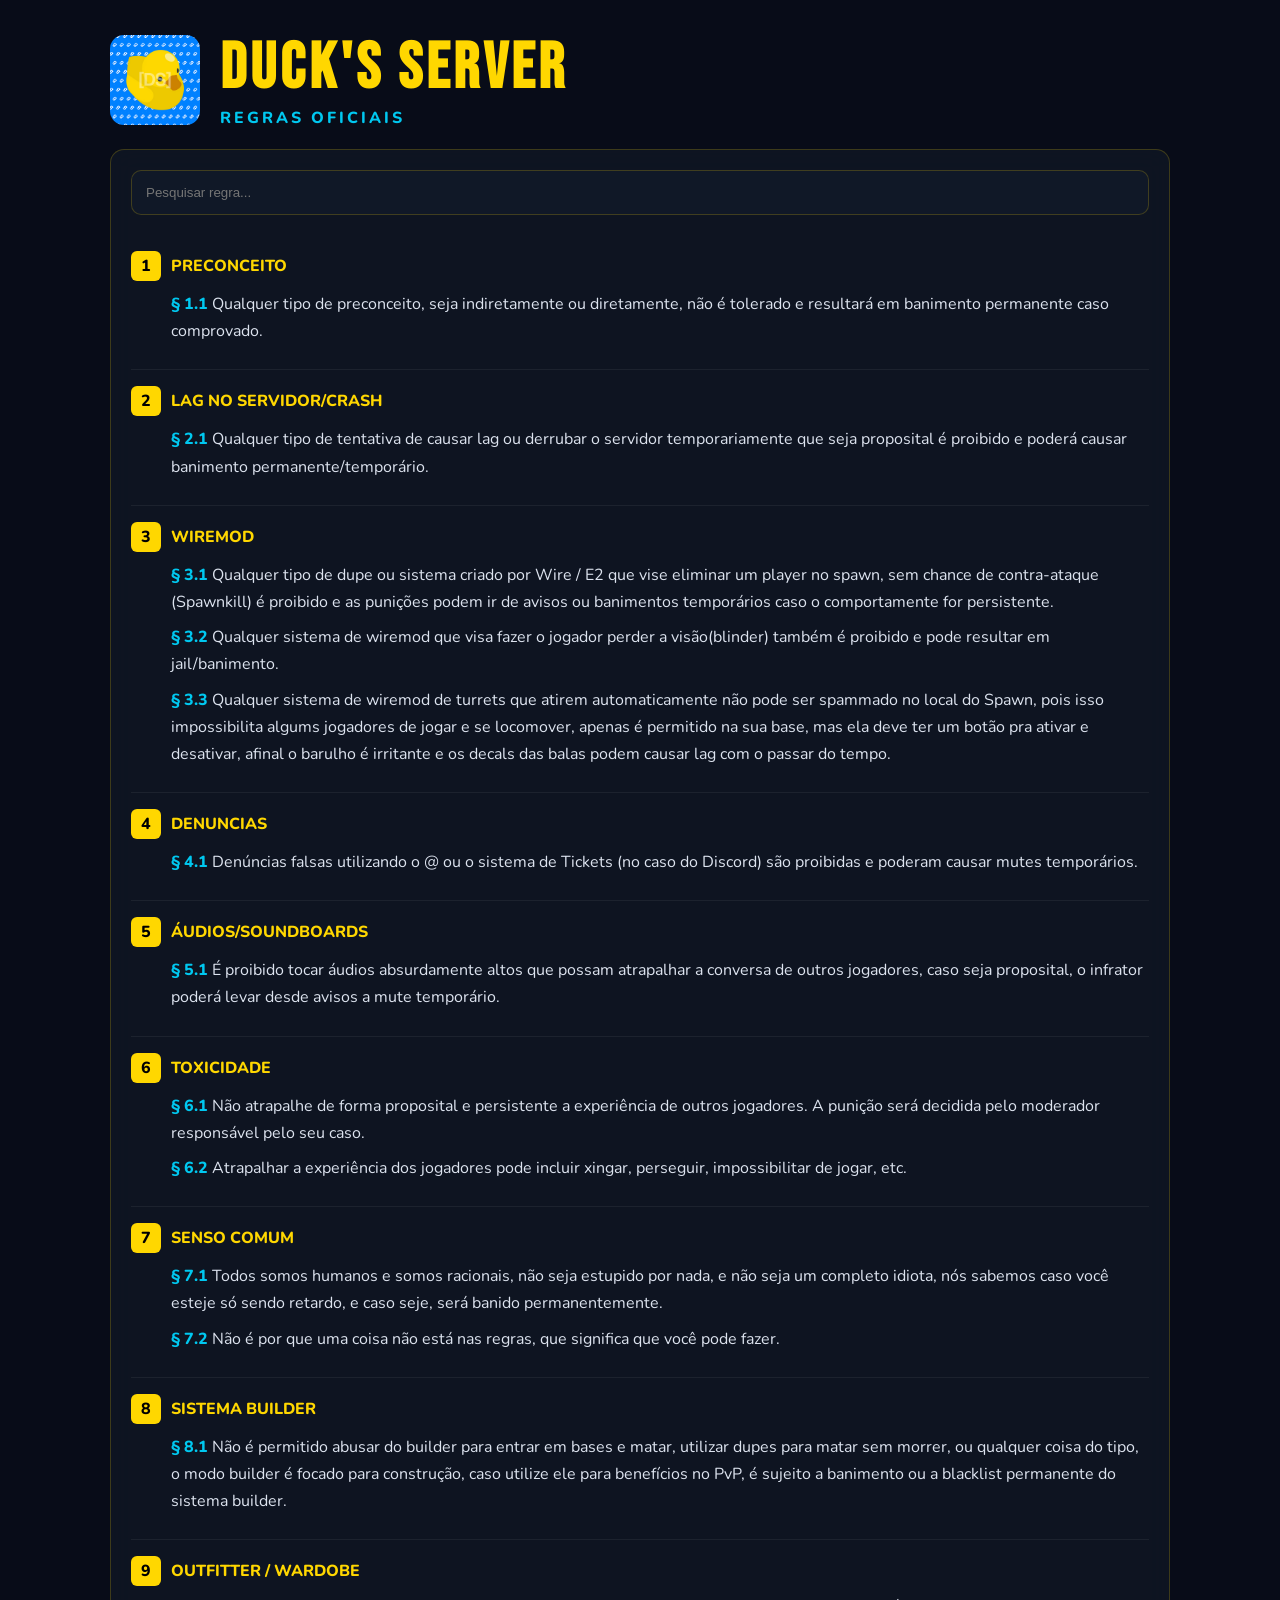
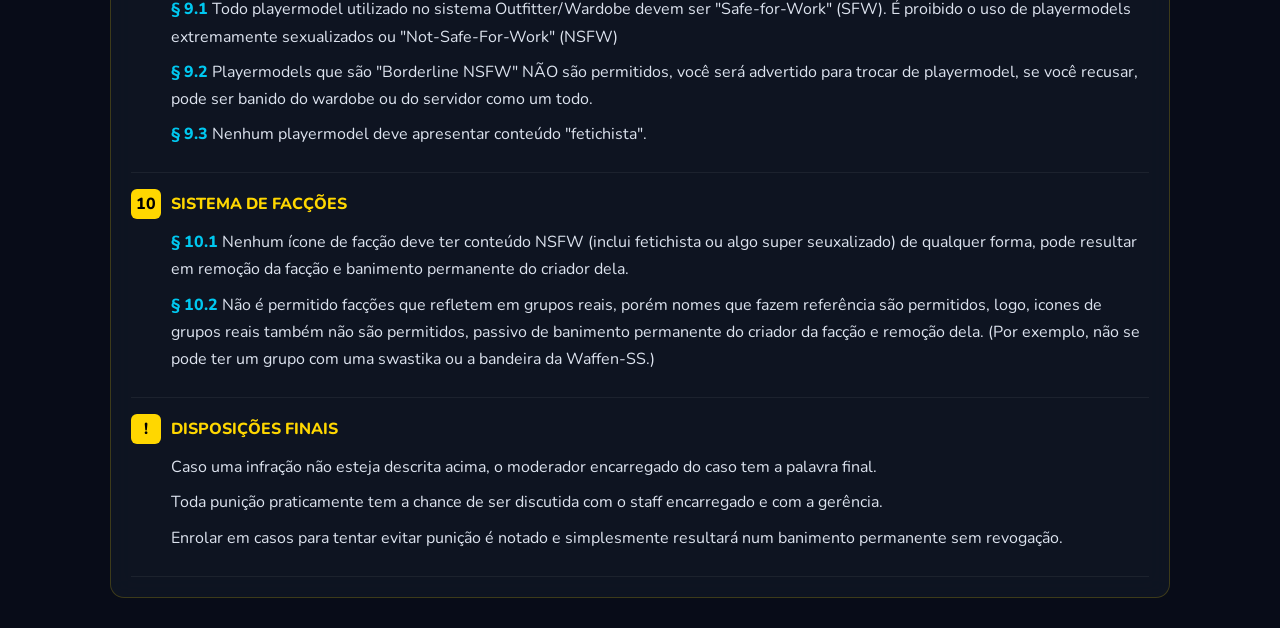
==== motd.html @ f089ae2f "Create motd.html" ====
<!DOCTYPE html>
<html lang="pt-BR">
<head>
<meta charset="UTF-8">
<meta name="viewport" content="width=device-width, initial-scale=1.0">
<title>Duck's Server: Reborn - Regras Oficiais</title>
<meta name="description" content="Regras oficiais do Duck's Server: Reborn.">
<meta property="og:title" content="Duck's Server: Reborn - Regras Oficiais">
<meta property="og:description" content="Leia as regras oficiais do servidor.">
<meta property="og:type" content="website">
<meta property="og:image" content="logo.webp">
<meta name="theme-color" content="#FFD700">
<link href="https://fonts.googleapis.com/css2?family=Bebas+Neue&family=Nunito:wght@400;600;700;800&display=swap" rel="stylesheet">
<style>
*{margin:0;padding:0;box-sizing:border-box}
:root{--yellow:#FFD700;--bg:#080c18;--panel:#0f1623dd;--text:#dde3ef;--accent:#00c8f0}
body{background:var(--bg);font-family:'Nunito',sans-serif;color:var(--text);overflow-x:hidden}
#bg{position:fixed;inset:0;z-index:0;opacity:.2}
.wrapper{position:relative;z-index:1;max-width:1100px;margin:auto;padding:30px 20px}
.header{display:flex;align-items:center;gap:20px;margin-bottom:20px}
.logo{width:90px;height:90px;border-radius:14px;object-fit:cover}
h1{font-family:'Bebas Neue',sans-serif;font-size:4rem;color:#FFD700;letter-spacing:4px}
.sub{color:var(--accent);font-weight:800;letter-spacing:3px}
.panel{background:var(--panel);border:1px solid rgba(255,215,0,.2);border-radius:14px;padding:20px;backdrop-filter:blur(12px)}
.search{width:100%;padding:14px;background:#101827;border:1px solid rgba(255,215,0,.2);border-radius:10px;color:#fff;margin-bottom:20px}
.rule{padding:16px 0;border-bottom:1px solid rgba(255,255,255,.06)}
.head{display:flex;align-items:center;gap:10px;margin-bottom:10px}
.num{width:30px;height:30px;background:#FFD700;color:#000;font-weight:800;border-radius:6px;display:flex;align-items:center;justify-content:center}
.title{font-weight:800;color:#FFD700}
.subrule{padding-left:40px;line-height:1.7;margin:8px 0}
.tag{color:#00c8f0;font-weight:800}
.footer{text-align:center;margin-top:20px;color:#7f8da8}
</style>
</head><body>
<canvas id="bg"></canvas>
<div class="wrapper">
<div class="header"><img src="logo.webp" class="logo"><div><h1>DUCK'S SERVER</h1><div class="sub">REGRAS OFICIAIS</div></div></div>
<div class="panel">
<input id="search" class="search" placeholder="Pesquisar regra...">
<div id="rules">

<div class="rule"><div class="head"><div class="num">1</div><div class="title">PRECONCEITO</div></div>
<div class="subrule"><span class="tag">§ 1.1</span> Qualquer tipo de preconceito, seja indiretamente ou diretamente, não é tolerado e resultará em banimento permanente caso comprovado.</div></div>

<div class="rule"><div class="head"><div class="num">2</div><div class="title">LAG NO SERVIDOR/CRASH</div></div>
<div class="subrule"><span class="tag">§ 2.1</span> Qualquer tipo de tentativa de causar lag ou derrubar o servidor temporariamente que seja proposital é proibido e poderá causar banimento permanente/temporário.</div></div>

<div class="rule"><div class="head"><div class="num">3</div><div class="title">WIREMOD</div></div>
<div class="subrule"><span class="tag">§ 3.1</span> Qualquer tipo de dupe ou sistema criado por Wire / E2 que vise eliminar um player no spawn, sem chance de contra-ataque (Spawnkill) é proibido e as punições podem ir de avisos ou banimentos temporários caso o comportamente for persistente.</div>
<div class="subrule"><span class="tag">§ 3.2</span> Qualquer sistema de wiremod que visa fazer o jogador perder a visão(blinder) também é proibido e pode resultar em jail/banimento.</div>
<div class="subrule"><span class="tag">§ 3.3</span> Qualquer sistema de wiremod de turrets que atirem automaticamente não pode ser spammado no local do Spawn, pois isso impossibilita algums jogadores de jogar e se locomover, apenas é permitido na sua base, mas ela deve ter um botão pra ativar e desativar, afinal o barulho é irritante e os decals das balas podem causar lag com o passar do tempo.</div></div>

<div class="rule"><div class="head"><div class="num">4</div><div class="title">DENUNCIAS</div></div>
<div class="subrule"><span class="tag">§ 4.1</span> Denúncias falsas utilizando o @ ou o sistema de Tickets (no caso do Discord) são proibidas e poderam causar mutes temporários.</div></div>

<div class="rule"><div class="head"><div class="num">5</div><div class="title">ÁUDIOS/SOUNDBOARDS</div></div>
<div class="subrule"><span class="tag">§ 5.1</span> É proibido tocar áudios absurdamente altos que possam atrapalhar a conversa de outros jogadores, caso seja proposital, o infrator poderá levar desde avisos a mute temporário.</div></div>

<div class="rule"><div class="head"><div class="num">6</div><div class="title">TOXICIDADE</div></div>
<div class="subrule"><span class="tag">§ 6.1</span> Não atrapalhe de forma proposital e persistente a experiência de outros jogadores. A punição será decidida pelo moderador responsável pelo seu caso.</div>
<div class="subrule"><span class="tag">§ 6.2</span> Atrapalhar a experiência dos jogadores pode incluir xingar, perseguir, impossibilitar de jogar, etc.</div></div>

<div class="rule"><div class="head"><div class="num">7</div><div class="title">SENSO COMUM</div></div>
<div class="subrule"><span class="tag">§ 7.1</span> Todos somos humanos e somos racionais, não seja estupido por nada, e não seja um completo idiota, nós sabemos caso você esteje só sendo retardo, e caso seje, será banido permanentemente.</div>
<div class="subrule"><span class="tag">§ 7.2</span> Não é por que uma coisa não está nas regras, que significa que você pode fazer.</div></div>

<div class="rule"><div class="head"><div class="num">8</div><div class="title">SISTEMA BUILDER</div></div>
<div class="subrule"><span class="tag">§ 8.1</span> Não é permitido abusar do builder para entrar em bases e matar, utilizar dupes para matar sem morrer, ou qualquer coisa do tipo, o modo builder é focado para construção, caso utilize ele para benefícios no PvP, é sujeito a banimento ou a blacklist permanente do sistema builder.</div></div>

<div class="rule"><div class="head"><div class="num">9</div><div class="title">OUTFITTER / WARDOBE</div></div>
<div class="subrule"><span class="tag">§ 9.1</span> Todo playermodel utilizado no sistema Outfitter/Wardobe devem ser "Safe-for-Work" (SFW). É proibido o uso de playermodels extremamente sexualizados ou "Not-Safe-For-Work" (NSFW)</div>
<div class="subrule"><span class="tag">§ 9.2</span> Playermodels que são "Borderline NSFW" NÃO são permitidos, você será advertido para trocar de playermodel, se você recusar, pode ser banido do wardobe ou do servidor como um todo.</div>
<div class="subrule"><span class="tag">§ 9.3</span> Nenhum playermodel deve apresentar conteúdo "fetichista".</div></div>

<div class="rule"><div class="head"><div class="num">10</div><div class="title">SISTEMA DE FACÇÕES</div></div>
<div class="subrule"><span class="tag">§ 10.1</span> Nenhum ícone de facção deve ter conteúdo NSFW (inclui fetichista ou algo super seuxalizado) de qualquer forma, pode resultar em remoção da facção e banimento permanente do criador dela.</div>
<div class="subrule"><span class="tag">§ 10.2</span> Não é permitido facções que refletem em grupos reais, porém nomes que fazem referência são permitidos, logo, icones de grupos reais também não são permitidos, passivo de banimento permanente do criador da facção e remoção dela. (Por exemplo, não se pode ter um grupo com uma swastika ou a bandeira da Waffen-SS.)</div></div>

<div class="rule"><div class="head"><div class="num">!</div><div class="title">DISPOSIÇÕES FINAIS</div></div>
<div class="subrule">Caso uma infração não esteja descrita acima, o moderador encarregado do caso tem a palavra final.</div>
<div class="subrule">Toda punição praticamente tem a chance de ser discutida com o staff encarregado e com a gerência.</div>
<div class="subrule">Enrolar em casos para tentar evitar punição é notado e simplesmente resultará num banimento permanente sem revogação.</div></div>

</div></div></div>
<script>
document.getElementById('search').addEventListener('input',e=>{const q=e.target.value.toLowerCase();document.querySelectorAll('.rule').forEach(r=>r.style.display=r.innerText.toLowerCase().includes(q)?'block':'none');});
</script>
</body></html>
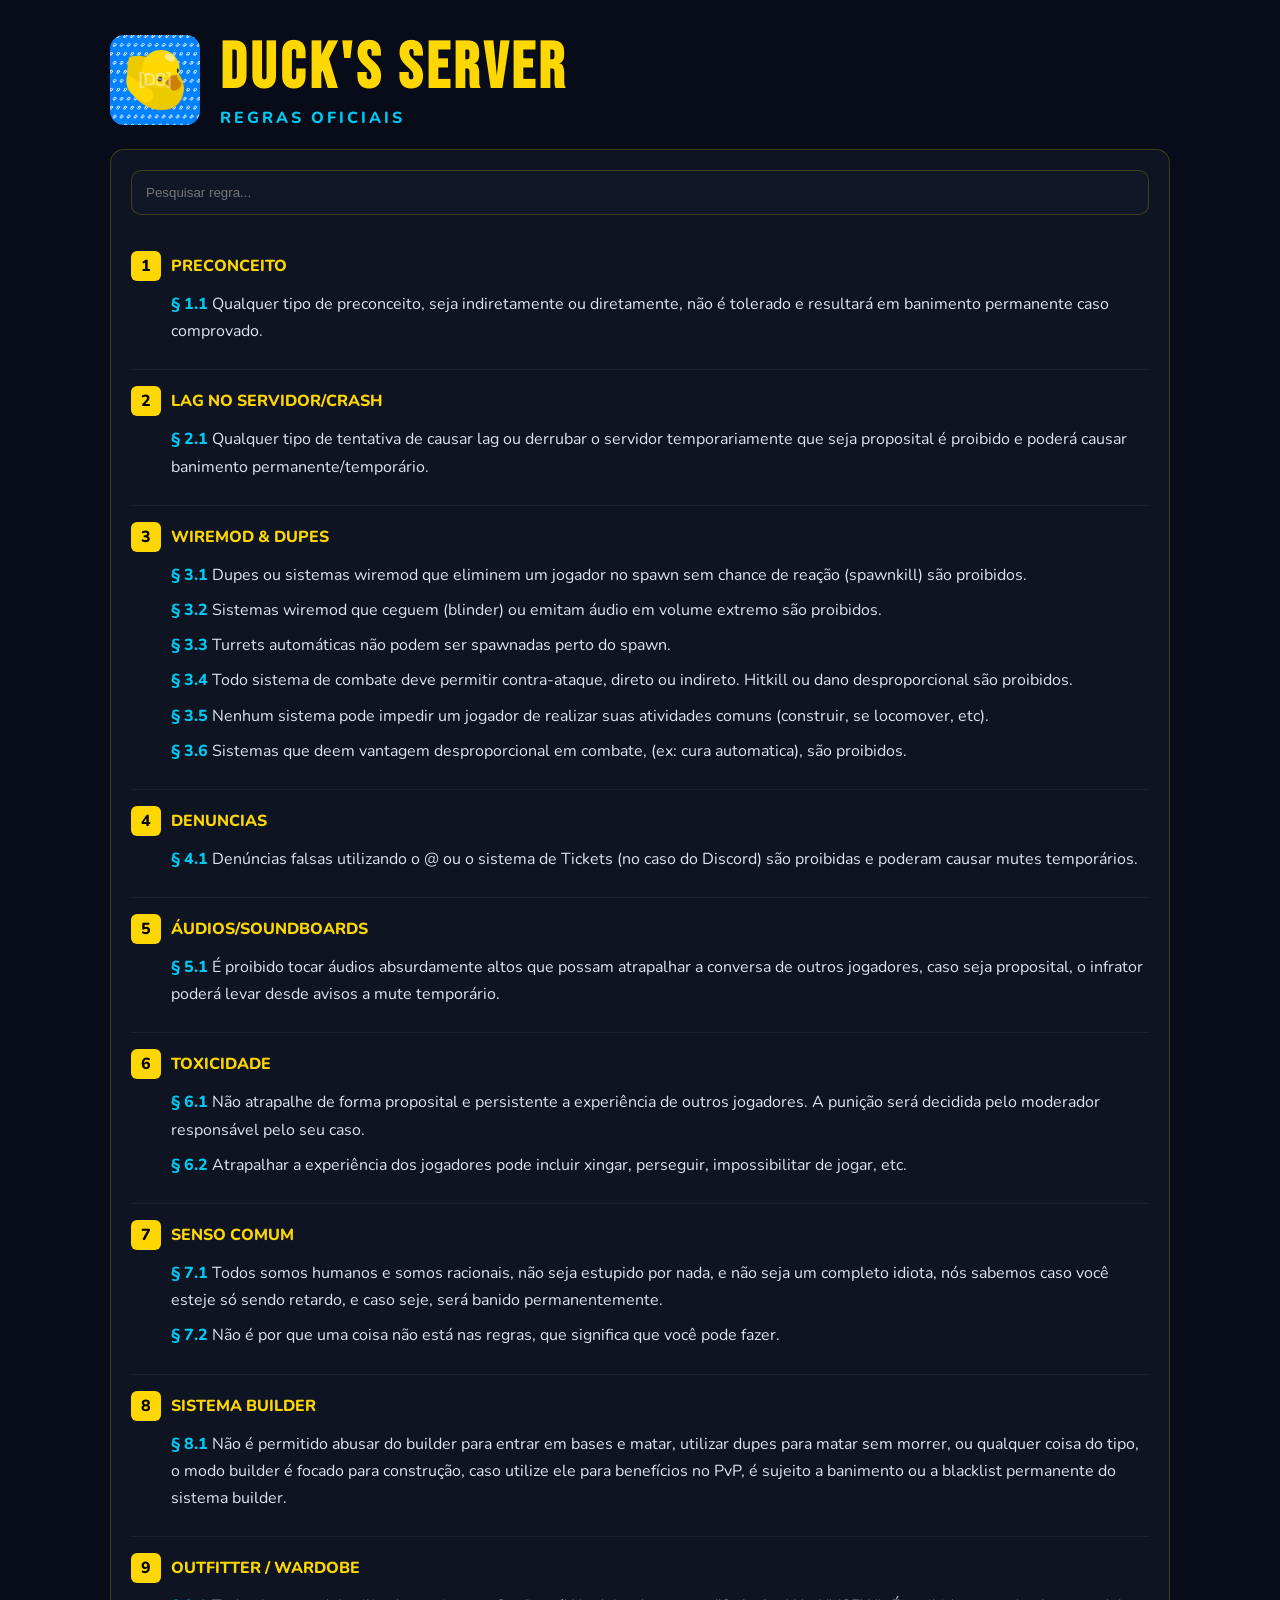
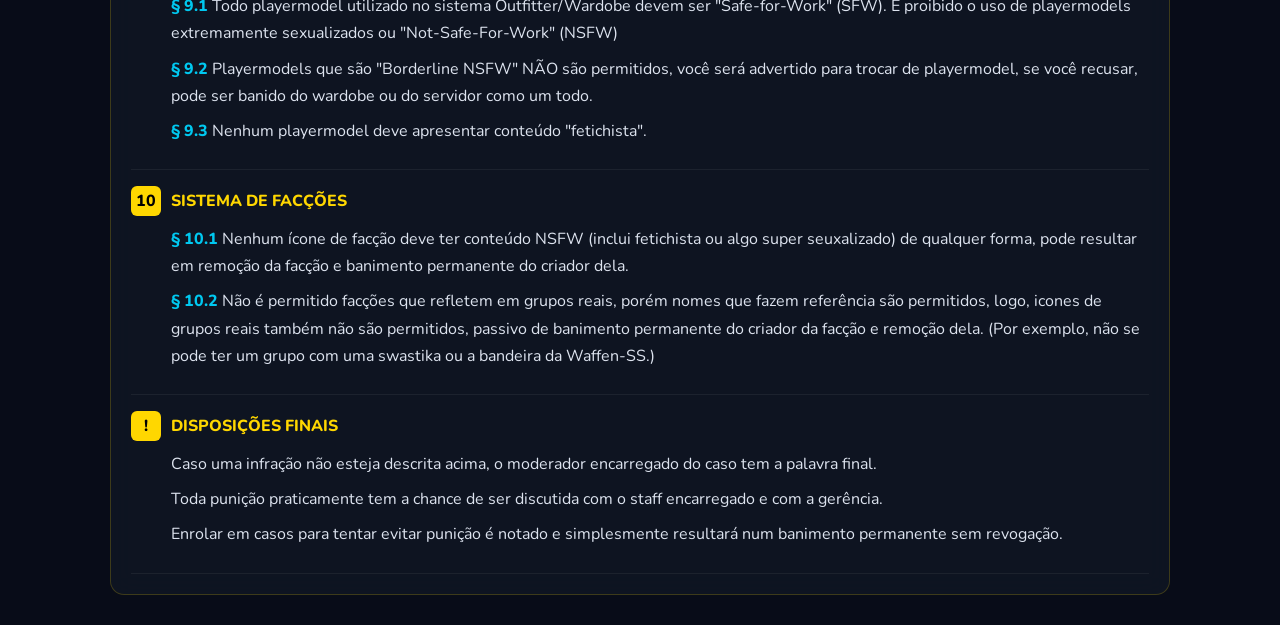
==== commit 8505b652: "updt rules" ====
--- a/motd.html
+++ b/motd.html
@@ -45,10 +45,13 @@
 <div class="rule"><div class="head"><div class="num">2</div><div class="title">LAG NO SERVIDOR/CRASH</div></div>
 <div class="subrule"><span class="tag">§ 2.1</span> Qualquer tipo de tentativa de causar lag ou derrubar o servidor temporariamente que seja proposital é proibido e poderá causar banimento permanente/temporário.</div></div>
 
-<div class="rule"><div class="head"><div class="num">3</div><div class="title">WIREMOD</div></div>
-<div class="subrule"><span class="tag">§ 3.1</span> Qualquer tipo de dupe ou sistema criado por Wire / E2 que vise eliminar um player no spawn, sem chance de contra-ataque (Spawnkill) é proibido e as punições podem ir de avisos ou banimentos temporários caso o comportamente for persistente.</div>
-<div class="subrule"><span class="tag">§ 3.2</span> Qualquer sistema de wiremod que visa fazer o jogador perder a visão(blinder) também é proibido e pode resultar em jail/banimento.</div>
-<div class="subrule"><span class="tag">§ 3.3</span> Qualquer sistema de wiremod de turrets que atirem automaticamente não pode ser spammado no local do Spawn, pois isso impossibilita algums jogadores de jogar e se locomover, apenas é permitido na sua base, mas ela deve ter um botão pra ativar e desativar, afinal o barulho é irritante e os decals das balas podem causar lag com o passar do tempo.</div></div>
+<div class="rule"><div class="head"><div class="num">3</div><div class="title">WIREMOD & DUPES</div></div>
+<div class="subrule"><span class="tag">§ 3.1</span> Dupes ou sistemas wiremod que eliminem um jogador no spawn sem chance de reação (spawnkill) são proibidos.</div>
+<div class="subrule"><span class="tag">§ 3.2</span> Sistemas wiremod que ceguem (blinder) ou emitam áudio em volume extremo são proibidos.</div>
+<div class="subrule"><span class="tag">§ 3.3</span> Turrets automáticas não podem ser spawnadas perto do spawn.</div>
+<div class="subrule"><span class="tag">§ 3.4</span> Todo sistema de combate deve permitir contra-ataque, direto ou indireto. Hitkill ou dano desproporcional são proibidos.</div>
+<div class="subrule"><span class="tag">§ 3.5</span> Nenhum sistema pode impedir um jogador de realizar suas atividades comuns (construir, se locomover, etc).</div>
+<div class="subrule"><span class="tag">§ 3.6</span> Sistemas que deem vantagem desproporcional em combate, (ex: cura automatica), são proibidos.</div></div>
 
 <div class="rule"><div class="head"><div class="num">4</div><div class="title">DENUNCIAS</div></div>
 <div class="subrule"><span class="tag">§ 4.1</span> Denúncias falsas utilizando o @ ou o sistema de Tickets (no caso do Discord) são proibidas e poderam causar mutes temporários.</div></div>
